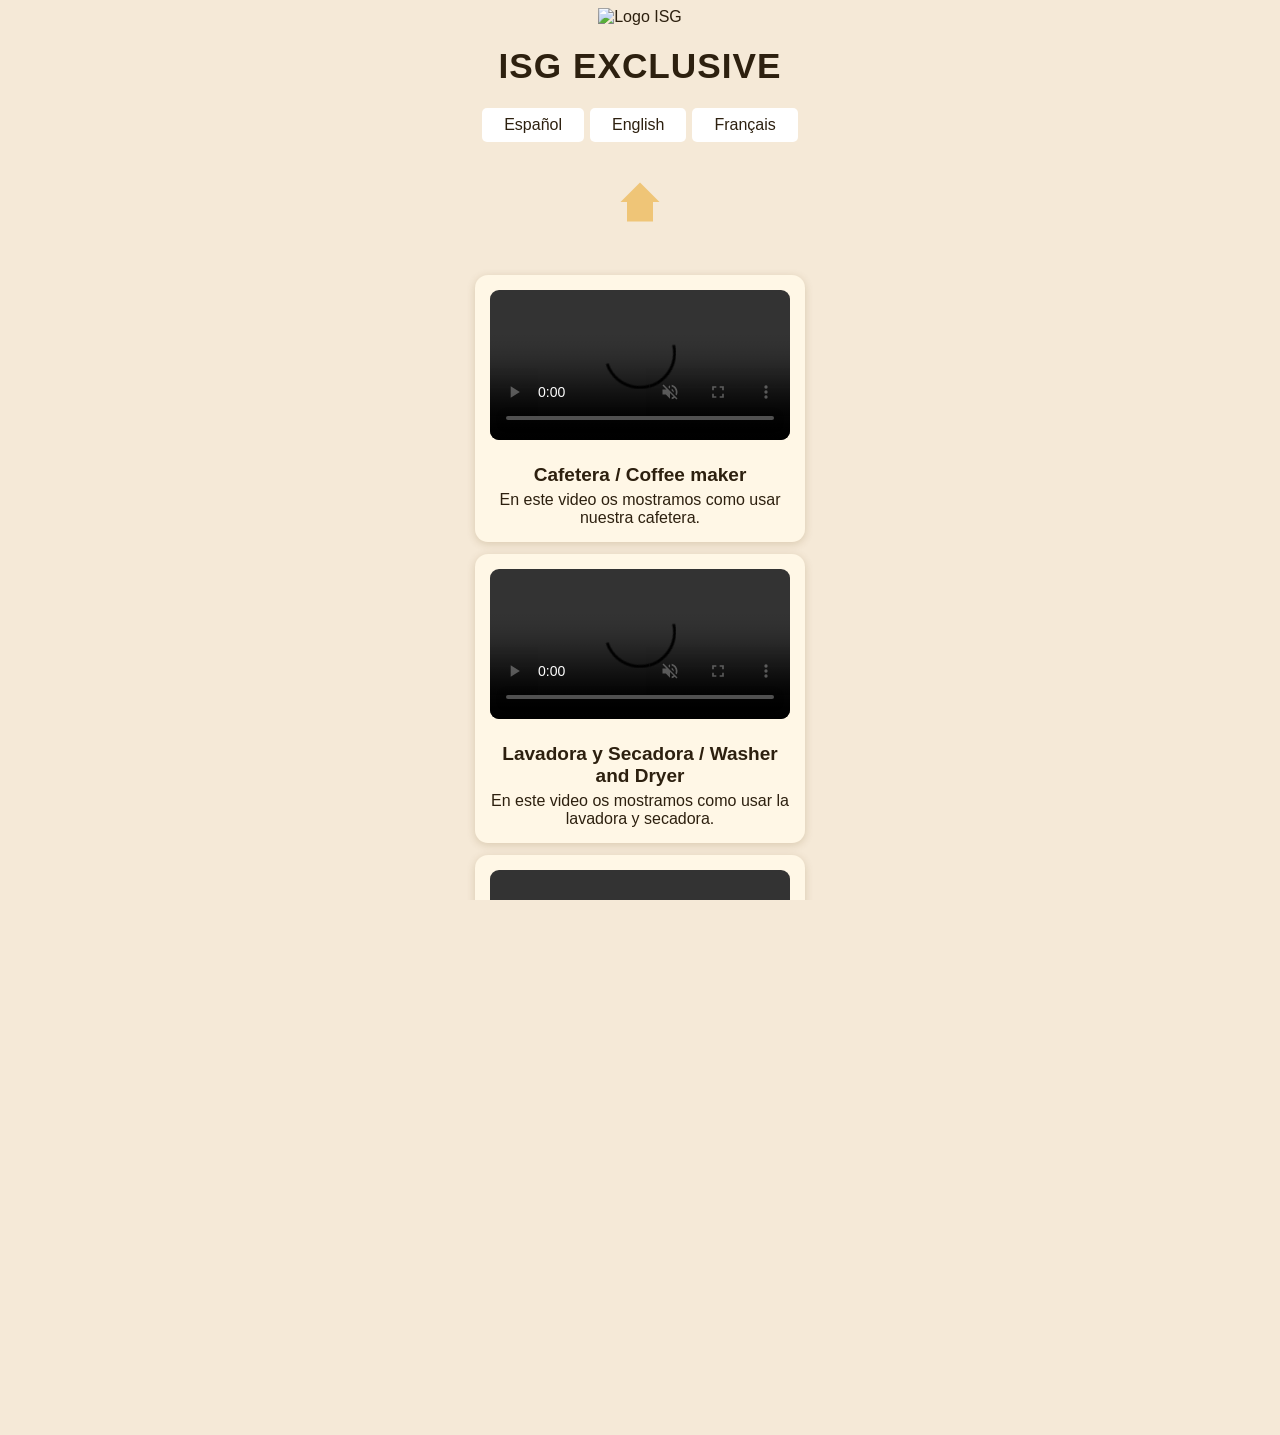
==== videos.html @ 30987351 "M" ====
<!DOCTYPE html>
<html xmlns="http://www.w3.org/1999/xhtml" lang="es">
<head>
  <meta http-equiv="Content-Type" content="text/html; charset=UTF-8"/>
  <title>TORRES</title>
  <link rel="stylesheet" href="./campana.css">
  <meta http-equiv="Content-Security-Policy" content="default-src 'self'; script-src 'self'; style-src 'self';">
  <meta http-equiv="X-Content-Type-Options" content="nosniff">
  <meta http-equiv="X-XSS-Protection" content="1; mode=block">
  <link rel="icon" href="favicon.ico" type="image/x-icon">
  <script src="TRADUCCIONES.JS"></script>
</head>
<body>
  <header class="page-nav" role="banner">
    <div class="page-header-inner">
      <img src="logo2.jpeg" alt="Logo ISG" class="logo-img" />
      <h1 data-translate="exclusive">ISG EXCLUSIVE</h1>
      <div class="language-buttons">
        <button class="btn-idioma" data-lang="es">Español</button>
        <button class="btn-idioma" data-lang="en">English</button>
        <button class="btn-idioma" data-lang="fr">Français</button>
      </div>
    </div>
  </header>
  <a href="index.html" class="home-icon" title="Ir a la página principal">
    <svg xmlns="http://www.w3.org/2000/svg" width="52" height="52" fill="currentColor" viewBox="0 0 24 24">
      <path d="M12 3l9 9h-3v9h-12v-9h-3z"/>
    </svg>
  </a>
  <div class="video-grid">
    <div class="video-section">
      <video controls muted>
        <source src="cafeteracatedral.mp4" type="video/mp4">
        <source src="cafeteracatedral0.webm" type="video/webm">
      </video>
      <h2 data-translate="coffee-title">Cafetera / Coffee maker</h2>
      <p data-translate="coffee-es">En este video os mostramos como usar nuestra cafetera.</p>

    </div>
    <div class="video-section">
      <video controls muted>
        <source src="Lavadoracatedral.mp4" type="video/mp4">
        <source src="Lavadoracatedral0.webm" type="video/webm">
      </video>
      <h2 data-translate="washer-title">Lavadora y Secadora / Washer and Dryer</h2>
      <p data-translate="washer-es">En este video os mostramos como usar la lavadora y secadora.</p>
     
    </div>
    <div class="video-section">
      <video controls muted>
        <source src="lavavajillas.mp4" type="video/mp4">
        <source src="lavavajillas.webm" type="video/webm">
      </video>
      <h2 data-translate="dishwasher-title">Lavavajillas / Dishwasher</h2>
      <p data-translate="dishwasher-es">En este video os mostramos como usar la lavavajilla.</p>
    
    </div>
    <div class="video-section">
      <video controls muted>
        <source src="vitrocatedral.mp4" type="video/mp4">
        <source src="vitrocatedral0.webm" type="video/webm">
      </video>
      <h2 data-translate="hob-title">Vitroceramica / Electric Hob</h2>
      <p data-translate="hob-es">En este video os mostramos como usar nuestra vitroceramica.</p>
  
    </div>
  </div>
</body>
</html>
---- campana.css ----
body {
  margin: 0;
  padding: 0;
  font-family: 'Segoe UI', 'Roboto', Arial, sans-serif;
  background: #f5e9d7;
  color: #2d200f;
  min-height: 100vh;
  text-align: center;
}
header.page-nav {
  width: 100%;
  background: transparent;
  padding-top: 8px;
  padding-bottom: 0;
}
.page-header-inner {
  display: flex;
  flex-direction: column;
  align-items: center;
  justify-content: center;
}
.logo-img {
  display: block;
  margin: 0 auto 8px auto;
  max-width: 160px;
  height: auto;
}
.page-header-inner h1 {
  font-size: 2.2em;
  font-weight: bold;
  margin: 12px 0;
  letter-spacing: 1px;
}
.language-buttons {
  margin: 10px auto 10px auto;
  display: flex;
  justify-content: center;
  gap: 8px;
}
.language-buttons .btn-idioma {
  font-size: 1em;
  padding: 8px 22px;
  border: none;
  border-radius: 5px;
  background: #fff;
  color: #2d200f;
  cursor: pointer;
  transition: background 0.2s;
}
.language-buttons .btn-idioma:hover {
  background: #efc577;
  color: #2d200f;
}
.home-icon {
  display: block;
  margin: 24px auto 0 auto;
  width: 52px;
  height: 52px;
}
.home-icon svg {
  width: 52px;
  height: 52px;
  fill: #efc577;
  display: block;
  margin: 0 auto;
}
.banner {
  display: block;
  margin: 25px auto 15px auto;
  max-width: 940px;
  width: 97vw;
  border-radius: 14px;
  box-shadow: 0 2px 10px 0 rgba(80,50,10,0.13);
}
.welcome-text {
  margin: 18px auto;
  font-size: 1.25em;
  font-weight: 500;
  width: 92%;
}
.tabs {
  display: flex;
  justify-content: center;
  margin: 24px auto;
  gap: 16px;
}
.tab-link {
  font-size: 1em;
  font-weight: bold;
  text-decoration: none;
  color: #2d200f;
  background: #fff7e6;
  border: 2px solid #efc577;
  border-radius: 6px;
  padding: 9px 33px;
  box-shadow: 0 1px 6px rgba(60,35,12,0.09);
  transition: background 0.15s, border 0.15s;
}
.tab-link.active,
.tab-link:hover {
  background: #efc577;
  border-color: #e2a430;
  color: #2d200f;
}
.video-grid {
  display: grid;
  grid-template-columns: repeat(2, minmax(230px, 1fr));
  gap: 32px 42px;
  justify-items: center;
  margin: 35px auto 22px auto;
  max-width: 780px;
  width: 97vw;
}
.video-section {
  background: #fff7e6;
  padding: 15px 15px 11px 15px;
  border-radius: 13px;
  box-shadow: 0 2px 8px rgba(100,70,10,0.19);
  width: 100%;
  max-width: 330px;
  text-align: center;
}

.video-section video {
  max-width: 100%;
  border-radius: 9px;
  margin-bottom: 9px;
}
.video-section h2 {
  font-size: 1.19em;
  font-weight: bold;
  margin: 11px 0 5px 0;
}
.video-section p {
  font-size: 1em;
  margin: 2px 0 4px 0;
}
.gif-img {
  display: block;
  margin: 8px auto;
  max-width: 200px;
  border-radius: 11px;
  box-shadow: 0 1px 7px 0 rgba(100,70,10,0.11);
}
@media (max-width: 700px) {
  .banner { max-width: 100vw; border-radius: 7px; }
  .video-grid { grid-template-columns: 1fr; gap: 18px 0; }
  .video-section { max-width: 98vw; }
  .tabs { flex-direction: column; gap: 8px; }
  .tab-link { width: 97vw; padding: 13px 0; font-size: 1.07em; }
  .page-header-inner h1 { font-size: 1.10em; }
}
/*APARTIR DE AQUI PARA FULL SCREEN PHONE 
/* GLOBAL STYLES - Elimina márgenes/padding en navegador */
html, body {
    margin: 0;
    padding: 0;
    width: 100vw;
    height: 100vh; /* Ocupa toda la pantalla */
    overflow-x: hidden; /* Evita scroll lateral */
}

/* HEADER Y BOTONES IDIOMA */
header.page-nav {
    width: 100%; /* Full ancho */
    background: transparent;
}

.language-buttons {
    gap: 6px; /* Más armónico en móviles */
}

/* AJUSTE DEL VIDEO `banner` */
.banner {
    width: 100%; /* Siempre adapta al ancho de pantalla */
    max-width: 600px; /* Limitar tamaño máximo */
    height: auto; /* Mantener proporción */
}

.video-grid {
    display: grid;
    grid-template-columns: 1fr; /* Una columna */
    gap: 12px; /* Controla distancias en móviles */
    width: 100vw;
    padding: 12px;
    overflow: hidden;
}

/* HACER QUE LINKS Y SECTION FORMEN BLOQUES RESPONSIVOS */
.video-section {
    box-sizing: border-box; /* Prevenir desbordes */
    width: 90%;
    margin: auto; /* Centra */
}

/* MEDIA QUERIES - Estilos para pantallas más pequeñas */
@media (max-width: 600px) {
    header.page-nav h1 {
        font-size: 1.4em; /* Texto más compacto */
    }

    .home-icon svg {
        width: 42px; /* Icono más pequeño en teléfonos */
    }

    .video-grid {
        grid-template-columns: 1fr; /* Deja una sola columna */
        gap: 10px;
    }

    .tab-link {
        padding: 8px; /* Botón más eficiente */
    }
}
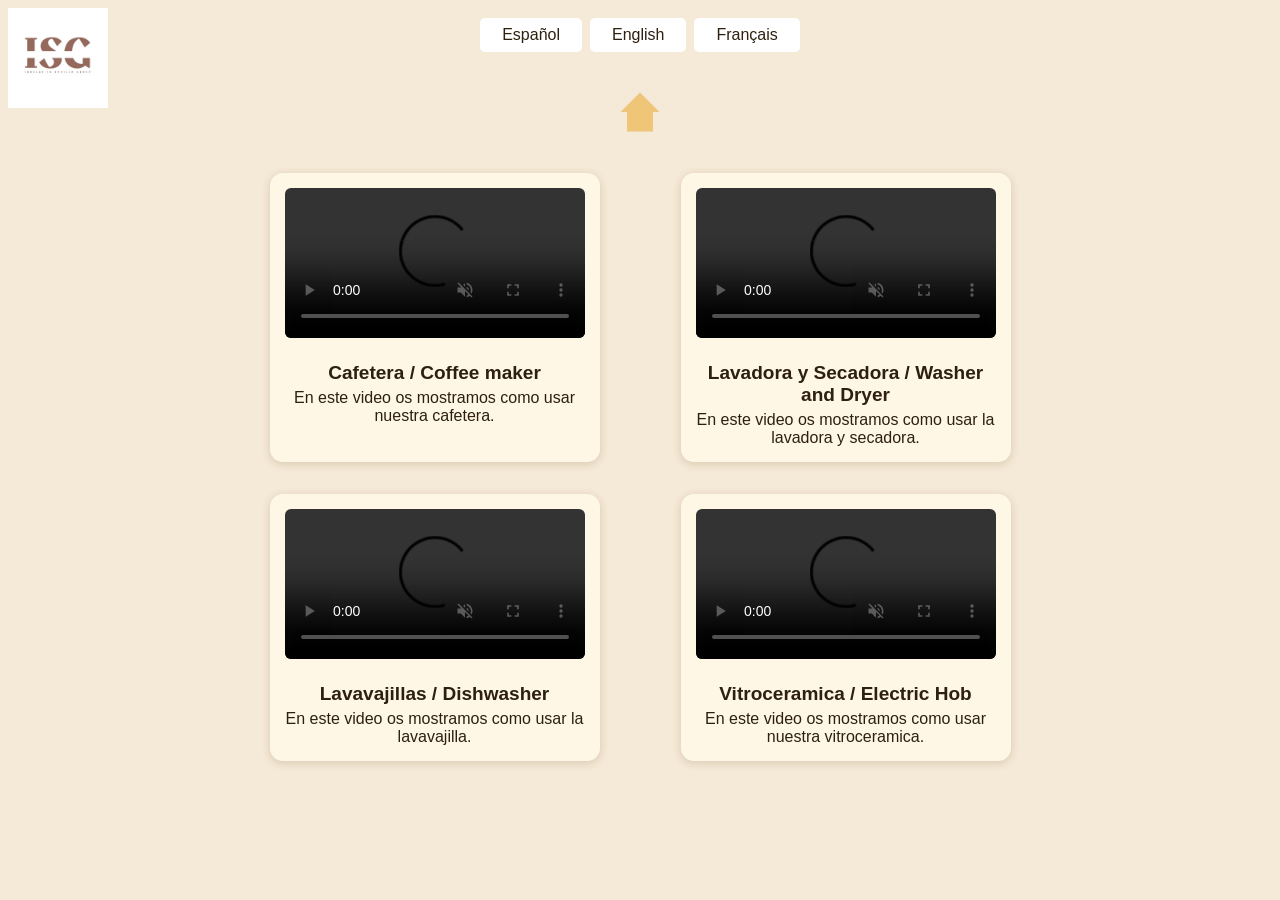
==== commit 6828e7ab: "M" ====
--- a/videos.html
+++ b/videos.html
@@ -2,7 +2,7 @@
 <html xmlns="http://www.w3.org/1999/xhtml" lang="es">
 <head>
   <meta http-equiv="Content-Type" content="text/html; charset=UTF-8"/>
-  <title>TORRES</title>
+  <title>MESONDELOSCABALLEROS</title>
   <link rel="stylesheet" href="./campana.css">
   <meta http-equiv="Content-Security-Policy" content="default-src 'self'; script-src 'self'; style-src 'self';">
   <meta http-equiv="X-Content-Type-Options" content="nosniff">
--- a/campana.css
+++ b/campana.css
@@ -1,214 +1,306 @@
-body {
-  margin: 0;
-  padding: 0;
-  font-family: 'Segoe UI', 'Roboto', Arial, sans-serif;
-  background: #f5e9d7;
-  color: #2d200f;
-  min-height: 100vh;
-  text-align: center;
-}
-header.page-nav {
-  width: 100%;
-  background: transparent;
-  padding-top: 8px;
-  padding-bottom: 0;
-}
-.page-header-inner {
-  display: flex;
-  flex-direction: column;
-  align-items: center;
-  justify-content: center;
-}
-.logo-img {
-  display: block;
-  margin: 0 auto 8px auto;
-  max-width: 160px;
-  height: auto;
-}
-.page-header-inner h1 {
-  font-size: 2.2em;
-  font-weight: bold;
-  margin: 12px 0;
-  letter-spacing: 1px;
-}
-.language-buttons {
-  margin: 10px auto 10px auto;
-  display: flex;
-  justify-content: center;
-  gap: 8px;
-}
-.language-buttons .btn-idioma {
-  font-size: 1em;
-  padding: 8px 22px;
-  border: none;
-  border-radius: 5px;
-  background: #fff;
-  color: #2d200f;
-  cursor: pointer;
-  transition: background 0.2s;
-}
-.language-buttons .btn-idioma:hover {
-  background: #efc577;
-  color: #2d200f;
-}
-.home-icon {
-  display: block;
-  margin: 24px auto 0 auto;
-  width: 52px;
-  height: 52px;
-}
-.home-icon svg {
-  width: 52px;
-  height: 52px;
-  fill: #efc577;
-  display: block;
-  margin: 0 auto;
-}
-.banner {
-  display: block;
-  margin: 25px auto 15px auto;
-  max-width: 940px;
-  width: 97vw;
-  border-radius: 14px;
-  box-shadow: 0 2px 10px 0 rgba(80,50,10,0.13);
-}
-.welcome-text {
-  margin: 18px auto;
-  font-size: 1.25em;
-  font-weight: 500;
-  width: 92%;
-}
-.tabs {
-  display: flex;
-  justify-content: center;
-  margin: 24px auto;
-  gap: 16px;
-}
-.tab-link {
-  font-size: 1em;
-  font-weight: bold;
-  text-decoration: none;
-  color: #2d200f;
-  background: #fff7e6;
-  border: 2px solid #efc577;
-  border-radius: 6px;
-  padding: 9px 33px;
-  box-shadow: 0 1px 6px rgba(60,35,12,0.09);
-  transition: background 0.15s, border 0.15s;
-}
-.tab-link.active,
-.tab-link:hover {
-  background: #efc577;
-  border-color: #e2a430;
-  color: #2d200f;
-}
-.video-grid {
-  display: grid;
-  grid-template-columns: repeat(2, minmax(230px, 1fr));
-  gap: 32px 42px;
-  justify-items: center;
-  margin: 35px auto 22px auto;
-  max-width: 780px;
-  width: 97vw;
-}
-.video-section {
-  background: #fff7e6;
-  padding: 15px 15px 11px 15px;
-  border-radius: 13px;
-  box-shadow: 0 2px 8px rgba(100,70,10,0.19);
-  width: 100%;
-  max-width: 330px;
-  text-align: center;
-}
-
-.video-section video {
-  max-width: 100%;
-  border-radius: 9px;
-  margin-bottom: 9px;
-}
-.video-section h2 {
-  font-size: 1.19em;
-  font-weight: bold;
-  margin: 11px 0 5px 0;
-}
-.video-section p {
-  font-size: 1em;
-  margin: 2px 0 4px 0;
-}
-.gif-img {
-  display: block;
-  margin: 8px auto;
-  max-width: 200px;
-  border-radius: 11px;
-  box-shadow: 0 1px 7px 0 rgba(100,70,10,0.11);
-}
-@media (max-width: 700px) {
-  .banner { max-width: 100vw; border-radius: 7px; }
-  .video-grid { grid-template-columns: 1fr; gap: 18px 0; }
-  .video-section { max-width: 98vw; }
-  .tabs { flex-direction: column; gap: 8px; }
-  .tab-link { width: 97vw; padding: 13px 0; font-size: 1.07em; }
-  .page-header-inner h1 { font-size: 1.10em; }
-}
-/*APARTIR DE AQUI PARA FULL SCREEN PHONE 
-/* GLOBAL STYLES - Elimina márgenes/padding en navegador */
-html, body {
-    margin: 0;
-    padding: 0;
-    width: 100vw;
-    height: 100vh; /* Ocupa toda la pantalla */
-    overflow-x: hidden; /* Evita scroll lateral */
-}
-
-/* HEADER Y BOTONES IDIOMA */
-header.page-nav {
-    width: 100%; /* Full ancho */
-    background: transparent;
-}
-
-.language-buttons {
-    gap: 6px; /* Más armónico en móviles */
-}
-
-/* AJUSTE DEL VIDEO `banner` */
-.banner {
-    width: 100%; /* Siempre adapta al ancho de pantalla */
-    max-width: 600px; /* Limitar tamaño máximo */
-    height: auto; /* Mantener proporción */
-}
-
-.video-grid {
-    display: grid;
-    grid-template-columns: 1fr; /* Una columna */
-    gap: 12px; /* Controla distancias en móviles */
-    width: 100vw;
-    padding: 12px;
-    overflow: hidden;
-}
-
-/* HACER QUE LINKS Y SECTION FORMEN BLOQUES RESPONSIVOS */
-.video-section {
-    box-sizing: border-box; /* Prevenir desbordes */
-    width: 90%;
-    margin: auto; /* Centra */
-}
-
-/* MEDIA QUERIES - Estilos para pantallas más pequeñas */
-@media (max-width: 600px) {
-    header.page-nav h1 {
-        font-size: 1.4em; /* Texto más compacto */
-    }
-
-    .home-icon svg {
-        width: 42px; /* Icono más pequeño en teléfonos */
-    }
-
-    .video-grid {
-        grid-template-columns: 1fr; /* Deja una sola columna */
-        gap: 10px;
-    }
-
-    .tab-link {
-        padding: 8px; /* Botón más eficiente */
-    }
-}+/* MOBILE FIRST - Optimized for Phone Display */
+* {
+  margin: 0;
+  padding: 0;
+  box-sizing: border-box;
+}
+
+html, body {
+  width: 100%;
+  height: 100vh;
+  overflow: hidden;
+  font-family: 'Segoe UI', 'Roboto', Arial, sans-serif;
+  background: #f5e9d7;
+  color: #2d200f;
+}
+
+body {
+  display: flex;
+  flex-direction: column;
+  text-align: center;
+}
+
+/* LOGO - Fixed in corner */
+.logo-img {
+  position: fixed;
+  top: 8px;
+  left: 8px;
+  max-width: 70px;
+  height: auto;
+  margin: 0;
+  z-index: 100;
+}
+
+/* HEADER - Centered without logo */
+header.page-nav {
+  width: 100%;
+  background: transparent;
+  padding: 8px 0 0 0;
+  flex-shrink: 0;
+}
+
+.page-header-inner {
+  display: flex;
+  flex-direction: column;
+  align-items: center;
+  justify-content: center;
+  gap: 0;
+}
+
+.page-header-inner h1 {
+  font-size: 1.2em;
+  font-weight: bold;
+  margin: 4px 0;
+  letter-spacing: 0.5px;
+}
+
+.language-buttons {
+  margin: 4px auto 0 auto;
+  display: flex;
+  justify-content: center;
+  gap: 4px;
+}
+
+.language-buttons .btn-idioma {
+  font-size: 0.75em;
+  padding: 4px 10px;
+  border: none;
+  border-radius: 4px;
+  background: #fff;
+  color: #2d200f;
+  cursor: pointer;
+  transition: background 0.2s;
+}
+
+.language-buttons .btn-idioma:hover {
+  background: #efc577;
+}
+
+/* HOME ICON */
+.home-icon {
+  display: none;
+}
+
+/* BANNER VIDEO */
+.banner {
+  display: block;
+  width: 100%;
+  height: auto;
+  max-height: 35vh;
+  object-fit: cover;
+  margin: 0;
+  padding: 0;
+  border-radius: 0;
+  box-shadow: none;
+  flex-shrink: 0;
+}
+
+/* WELCOME TEXT */
+.welcome-text {
+  margin: 4px auto;
+  padding: 4px 8px;
+  font-size: 0.85em;
+  font-weight: 500;
+  width: 98%;
+  line-height: 1.2;
+  flex-shrink: 0;
+}
+
+/* TABS/LINKS */
+.tabs {
+  display: flex;
+  justify-content: center;
+  margin: 4px auto;
+  gap: 8px;
+  flex-wrap: wrap;
+  flex-shrink: 0;
+}
+
+.tab-link {
+  font-size: 0.85em;
+  font-weight: bold;
+  text-decoration: none;
+  color: #2d200f;
+  background: #fff7e6;
+  border: 1px solid #efc577;
+  border-radius: 4px;
+  padding: 6px 16px;
+  box-shadow: none;
+  transition: background 0.15s;
+  white-space: nowrap;
+}
+
+.tab-link.active,
+.tab-link:hover {
+  background: #efc577;
+  border-color: #e2a430;
+}
+
+/* VIDEO GRID - Single Column for Phone */
+.video-grid {
+  display: grid;
+  grid-template-columns: 1fr;
+  gap: 8px;
+  margin: 4px auto;
+  padding: 0 8px;
+  overflow-y: auto;
+  flex: 1;
+}
+
+.video-section {
+  background: #fff7e6;
+  padding: 8px;
+  border-radius: 8px;
+  box-shadow: 0 1px 4px rgba(100,70,10,0.15);
+  width: 100%;
+  max-width: 100%;
+  text-align: center;
+}
+
+.video-section video {
+  width: 100%;
+  max-height: 180px;
+  border-radius: 6px;
+  margin-bottom: 4px;
+}
+
+.video-section h2 {
+  font-size: 0.95em;
+  font-weight: bold;
+  margin: 4px 0 2px 0;
+}
+
+.video-section p {
+  font-size: 0.8em;
+  margin: 1px 0 2px 0;
+}
+
+.gif-img {
+  display: block;
+  margin: 4px auto;
+  max-width: 150px;
+  border-radius: 6px;
+  box-shadow: none;
+}
+
+/* DESKTOP VIEW */
+@media (min-width: 768px) {
+  html, body {
+    height: auto;
+    overflow: visible;
+  }
+
+  body {
+    display: block;
+  }
+
+  .logo-img {
+    position: fixed;
+    top: 8px;
+    left: 8px;
+    max-width: 100px;
+    z-index: 100;
+  }
+
+  header.page-nav {
+    padding-top: 8px;
+    padding-bottom: 0;
+  }
+
+  .page-header-inner h1 {
+    font-size: 2.2em;
+    margin: 12px 0;
+  }
+
+  .language-buttons {
+    margin: 10px auto;
+    gap: 8px;
+  }
+
+  .language-buttons .btn-idioma {
+    font-size: 1em;
+    padding: 8px 22px;
+    border-radius: 5px;
+  }
+
+  .home-icon {
+    display: block;
+    margin: 24px auto 0 auto;
+    width: 52px;
+    height: 52px;
+  }
+
+  .home-icon svg {
+    width: 52px;
+    height: 52px;
+    fill: #efc577;
+  }
+
+  .banner {
+    margin: 25px auto 15px auto;
+    max-width: 940px;
+    width: 97vw;
+    max-height: none;
+    border-radius: 14px;
+    box-shadow: 0 2px 10px 0 rgba(80,50,10,0.13);
+  }
+
+  .welcome-text {
+    margin: 18px auto;
+    padding: 0;
+    font-size: 1.25em;
+    width: 92%;
+  }
+
+  .tabs {
+    margin: 24px auto;
+    gap: 16px;
+    flex-wrap: nowrap;
+  }
+
+  .tab-link {
+    font-size: 1em;
+    padding: 9px 33px;
+    border: 2px solid #efc577;
+    box-shadow: 0 1px 6px rgba(60,35,12,0.09);
+  }
+
+  .video-grid {
+    display: grid;
+    grid-template-columns: repeat(2, minmax(230px, 1fr));
+    gap: 32px 42px;
+    justify-items: center;
+    margin: 35px auto 22px auto;
+    max-width: 780px;
+    width: 97vw;
+    overflow: visible;
+    padding: 0;
+  }
+
+  .video-section {
+    padding: 15px 15px 11px 15px;
+    border-radius: 13px;
+    box-shadow: 0 2px 8px rgba(100,70,10,0.19);
+    max-width: 330px;
+  }
+
+  .video-section video {
+    max-height: none;
+    margin-bottom: 9px;
+  }
+
+  .video-section h2 {
+    font-size: 1.19em;
+    margin: 11px 0 5px 0;
+  }
+
+  .video-section p {
+    font-size: 1em;
+    margin: 2px 0 4px 0;
+  }
+
+  .gif-img {
+    max-width: 200px;
+    box-shadow: 0 1px 7px 0 rgba(100,70,10,0.11);
+  }
+}
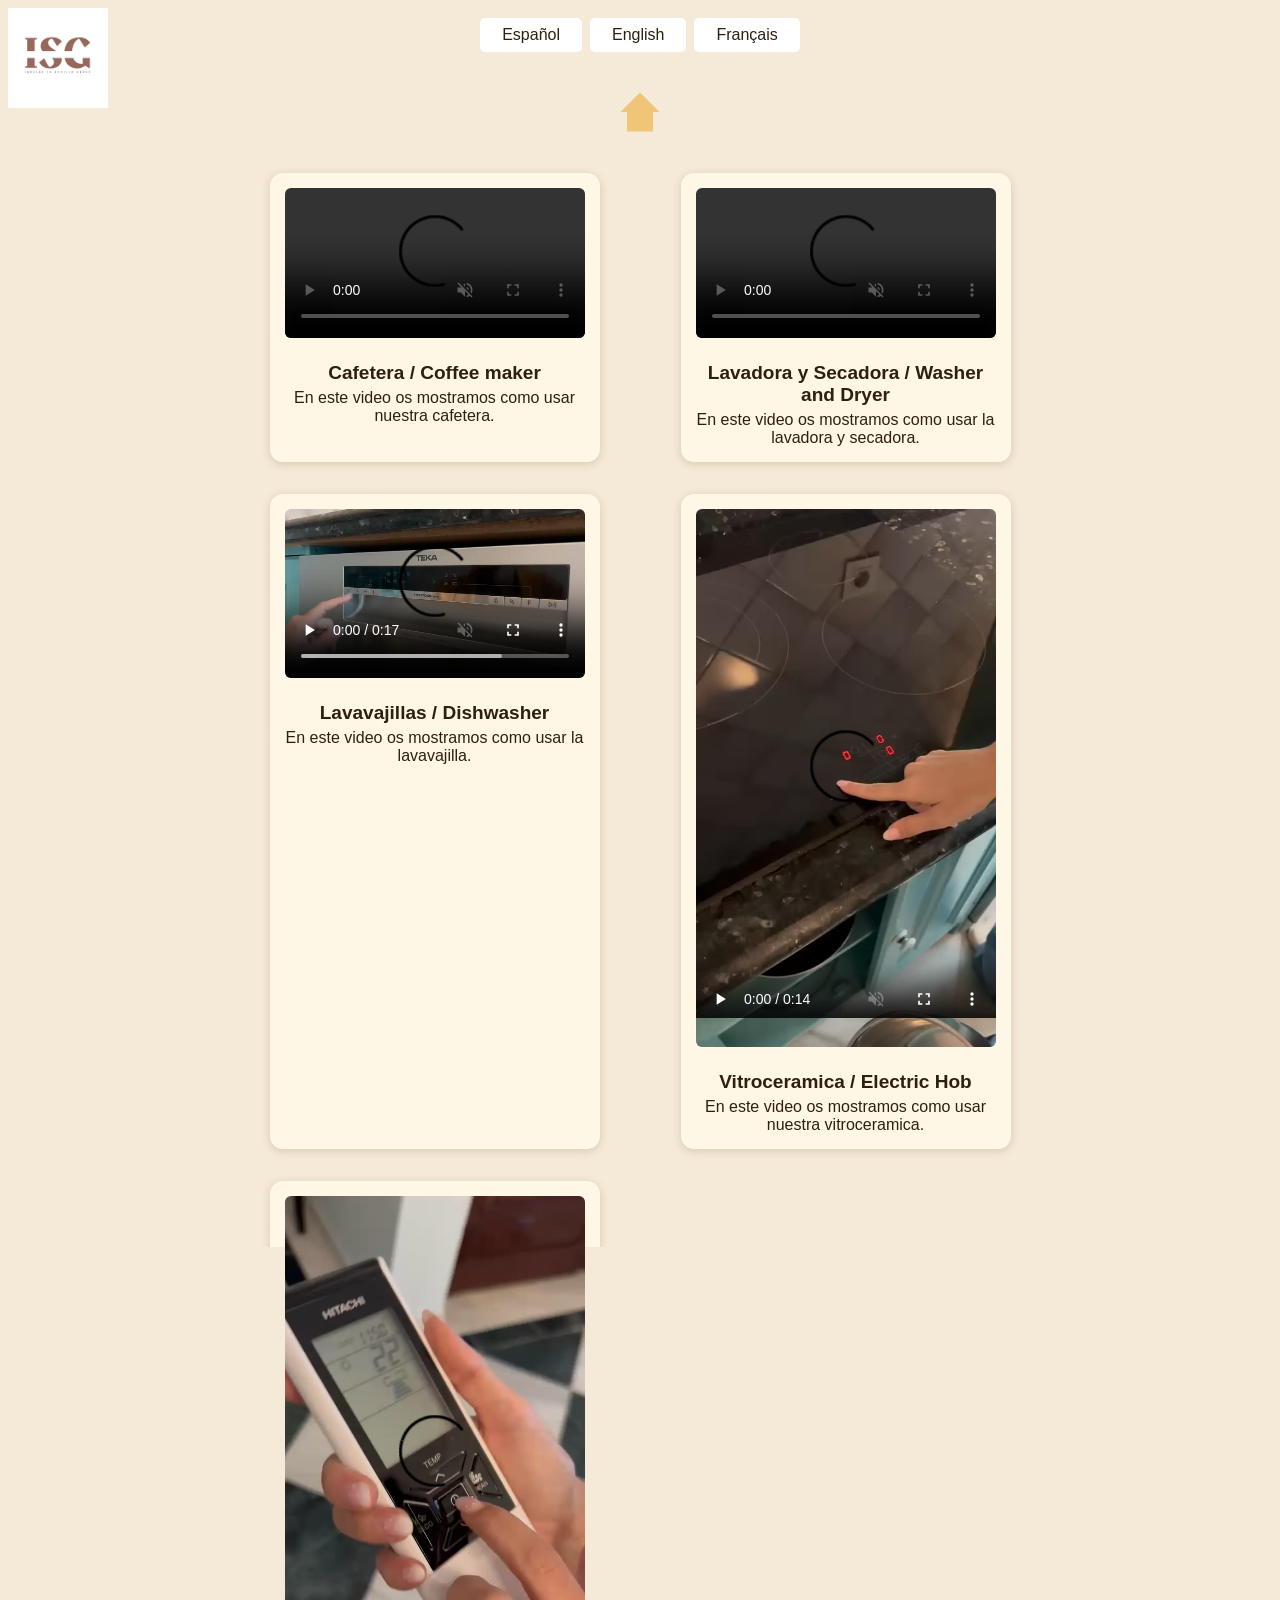
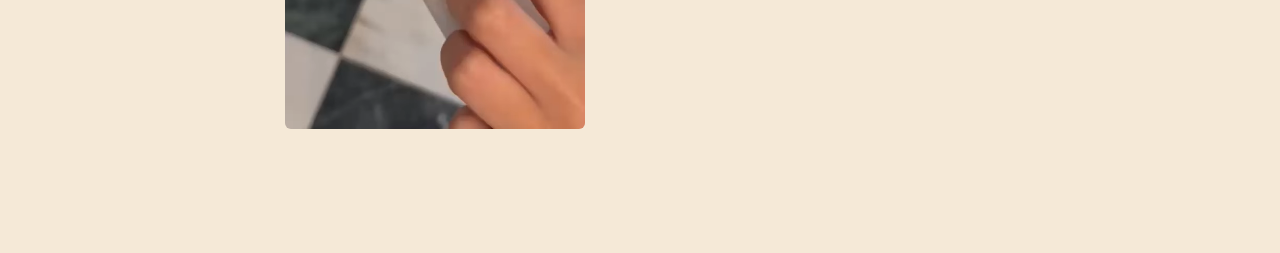
==== commit 6324e0a5: "M" ====
--- a/videos.html
+++ b/videos.html
@@ -57,8 +57,17 @@
     </div>
     <div class="video-section">
       <video controls muted>
-        <source src="vitrocatedral.mp4" type="video/mp4">
-        <source src="vitrocatedral0.webm" type="video/webm">
+        <source src="vitro.mp4" type="video/mp4">
+        <source src="vitro.webm" type="video/webm">
+      </video>
+      <h2 data-translate="hob-title">Vitroceramica / Electric Hob</h2>
+      <p data-translate="hob-es">En este video os mostramos como usar nuestra vitroceramica.</p>
+  
+    </div>
+       <div class="video-section">
+      <video controls muted>
+        <source src="Airco.mp4" type="video/mp4">
+        <source src="Airco.webm" type="video/webm">
       </video>
       <h2 data-translate="hob-title">Vitroceramica / Electric Hob</h2>
       <p data-translate="hob-es">En este video os mostramos como usar nuestra vitroceramica.</p>
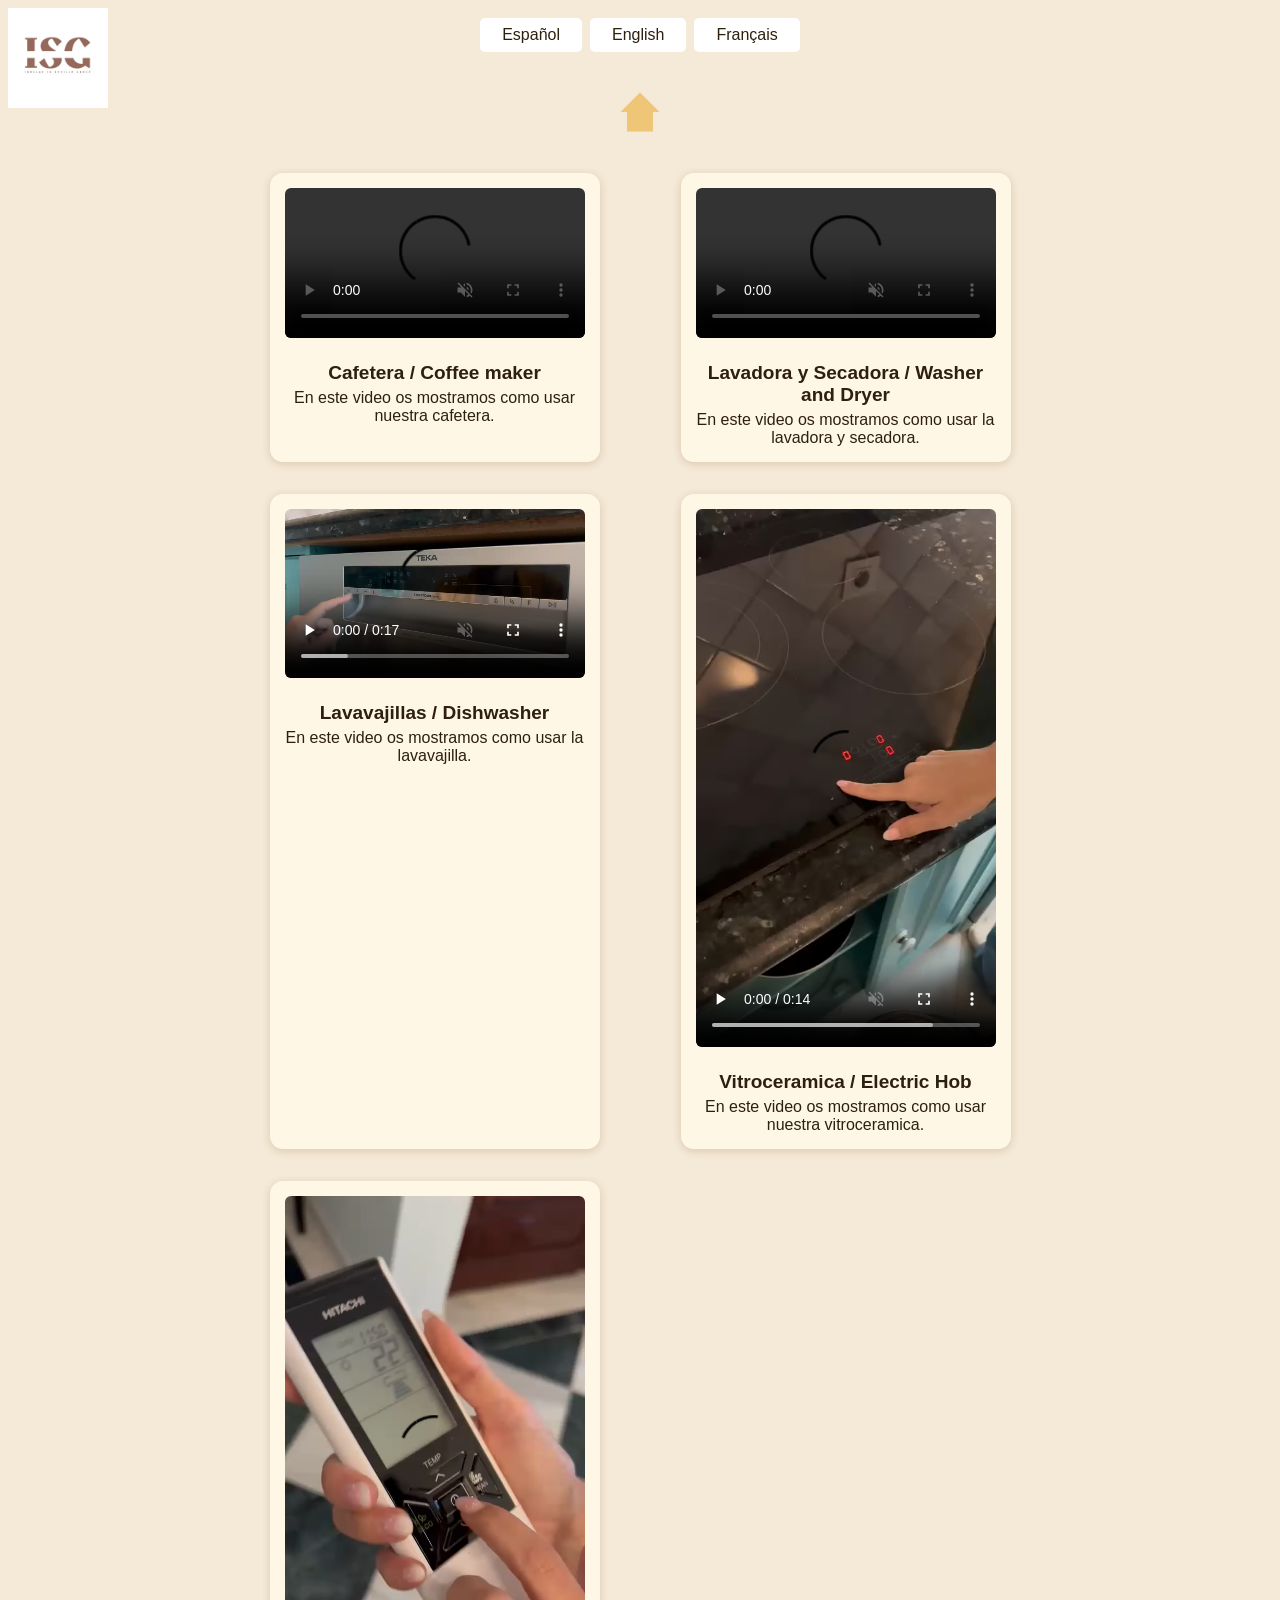
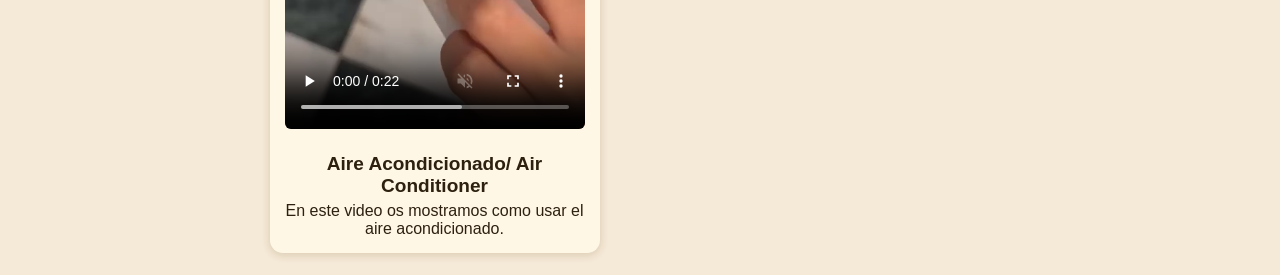
==== commit 0aafa9d1: "M" ====
--- a/videos.html
+++ b/videos.html
@@ -69,8 +69,8 @@
         <source src="Airco.mp4" type="video/mp4">
         <source src="Airco.webm" type="video/webm">
       </video>
-      <h2 data-translate="hob-title">Vitroceramica / Electric Hob</h2>
-      <p data-translate="hob-es">En este video os mostramos como usar nuestra vitroceramica.</p>
+      <h2 data-translate="airco-title">Aire Acondicionado/ Air Conditioner</h2>
+      <p data-translate="airco-es">En este video os mostramos como usar el aire acondicionado.</p>
   
     </div>
   </div>
